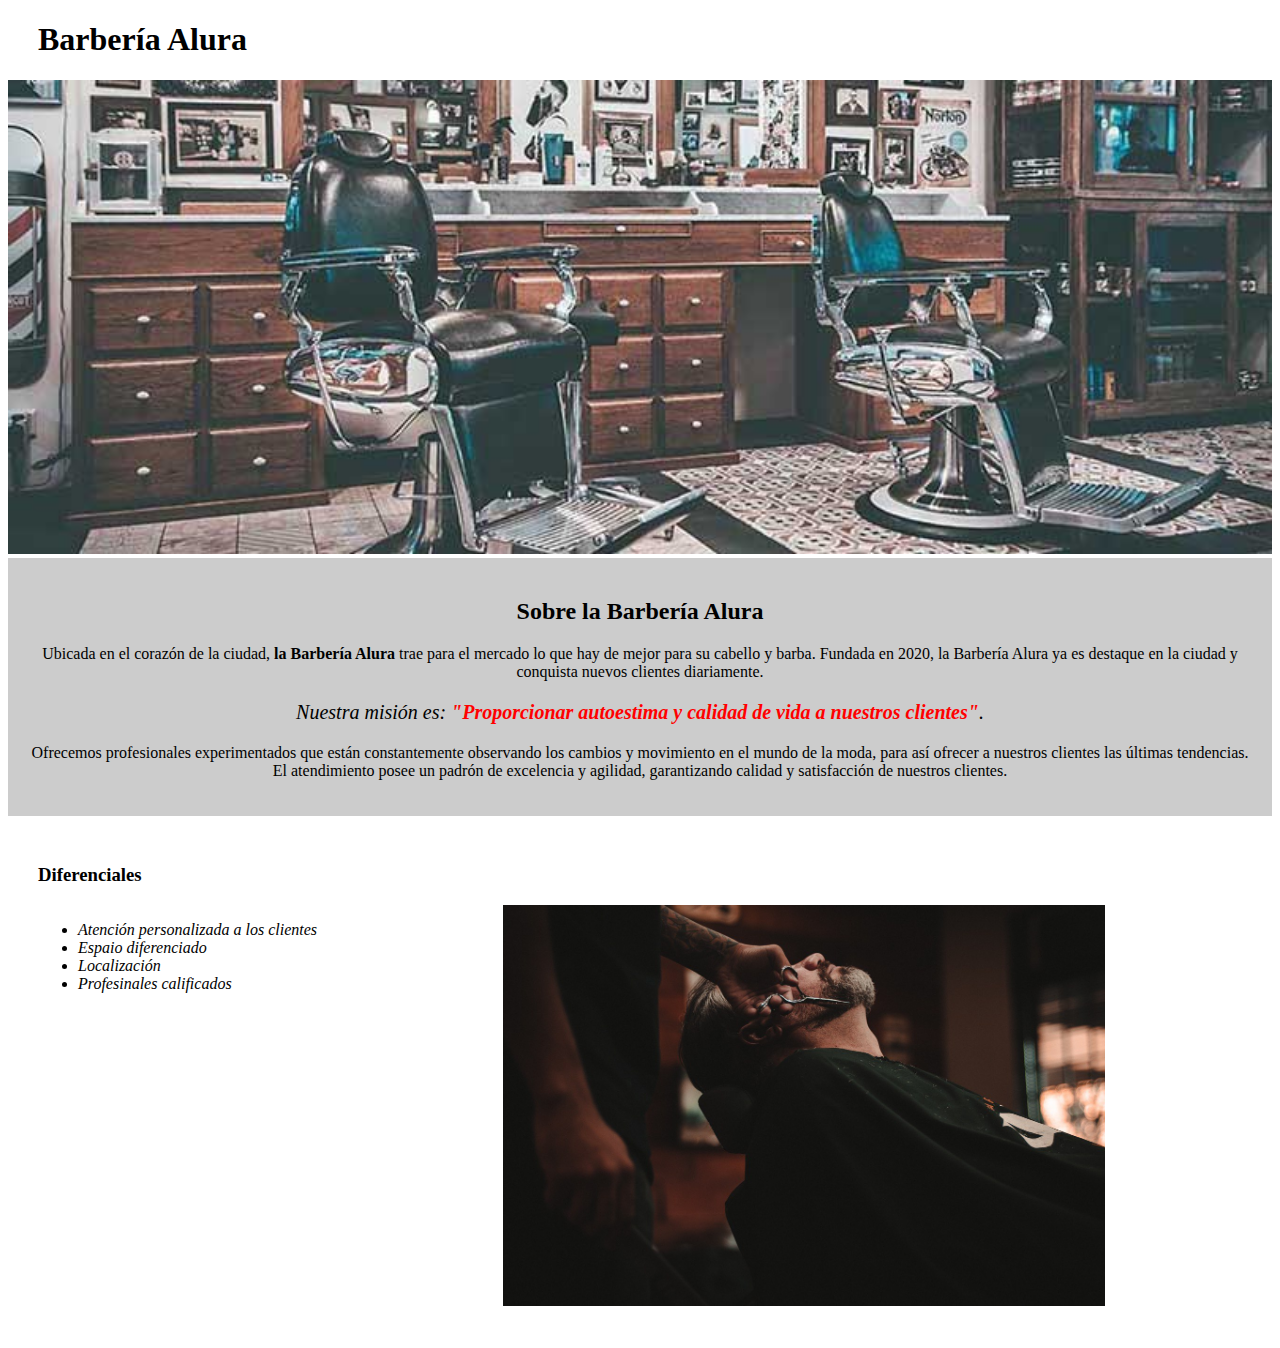
==== index.html @ cd2a9bad "Initial commit" ====
<!DOCTYPE html>

<html lang="es">

    <head>

        <meta charset="UTF-8">
        <title>Barbería Alura</title>
        <link rel="stylesheet" href="style-home.css">

    </head>

    <body>

        <header>
            <h1 class="titulo-principal">Barbería Alura</h1>
        <header>

        <img id="banner" src="banner/banner.jpg">

        <div class="principal">

            <h2 class="titulo-centralizado">Sobre la Barbería Alura</h2>

            <p>Ubicada en el corazón de la ciudad, <strong>la Barbería Alura</strong> trae para el mercado lo que hay de mejor para su cabello y barba. Fundada en 2020, la Barbería Alura ya es destaque en la ciudad y conquista nuevos clientes diariamente.</p>

            <p id="mision"><em>Nuestra misión es: <strong>"Proporcionar autoestima y calidad de vida a nuestros clientes"</strong>.</em></p>

            <p>Ofrecemos profesionales experimentados que están constantemente observando los cambios y movimiento en el mundo de la moda, para así ofrecer a nuestros clientes las últimas tendencias. El atendimiento posee un padrón de excelencia y agilidad, garantizando calidad y satisfacción de nuestros clientes.</p>

        </div>

        <div class="diferenciales">

            <h3>Diferenciales</h3>
            
            <ul> 
                <li class="items">Atención personalizada a los clientes</li>
                <li class="items">Espaio diferenciado</li>
                <li class="items">Localización</li>
                <li class="items">Profesinales calificados</li>
            </ul>


            <img src="diferenciales/diferenciales.jpg" class="imagenDiferenciales">

        </div>

    </body>
</html>
---- style-home.css ----
body{

}

.titulo-principal{
    padding-left: 30px;
}

#banner {
    width: 100%;
}

.principal{
    background: #cccccc;
    padding: 20px;
}

.titulo-centralizado{
    text-align: center;
}

p{
    text-align: center;
}

/*Selector de Etiqueta*/
em strong{
    color: red;
}

/* Selector de Identificadores */
#mision{
    font-size: 20px;
}

/* Selector de Clases */

.diferenciales{
    background: #FFFFFF;
    padding: 30px;
}

/* Lista en HTML Ordenada en una class que perimte reutilizar el estilo */
.items{
    font-style: italic;
}

ul{
    display: inline-block;
    vertical-align: top;
    width: 20%;
    margin-right: 15%;

}

.imagenDiferenciales{
   width: 50%; 
}
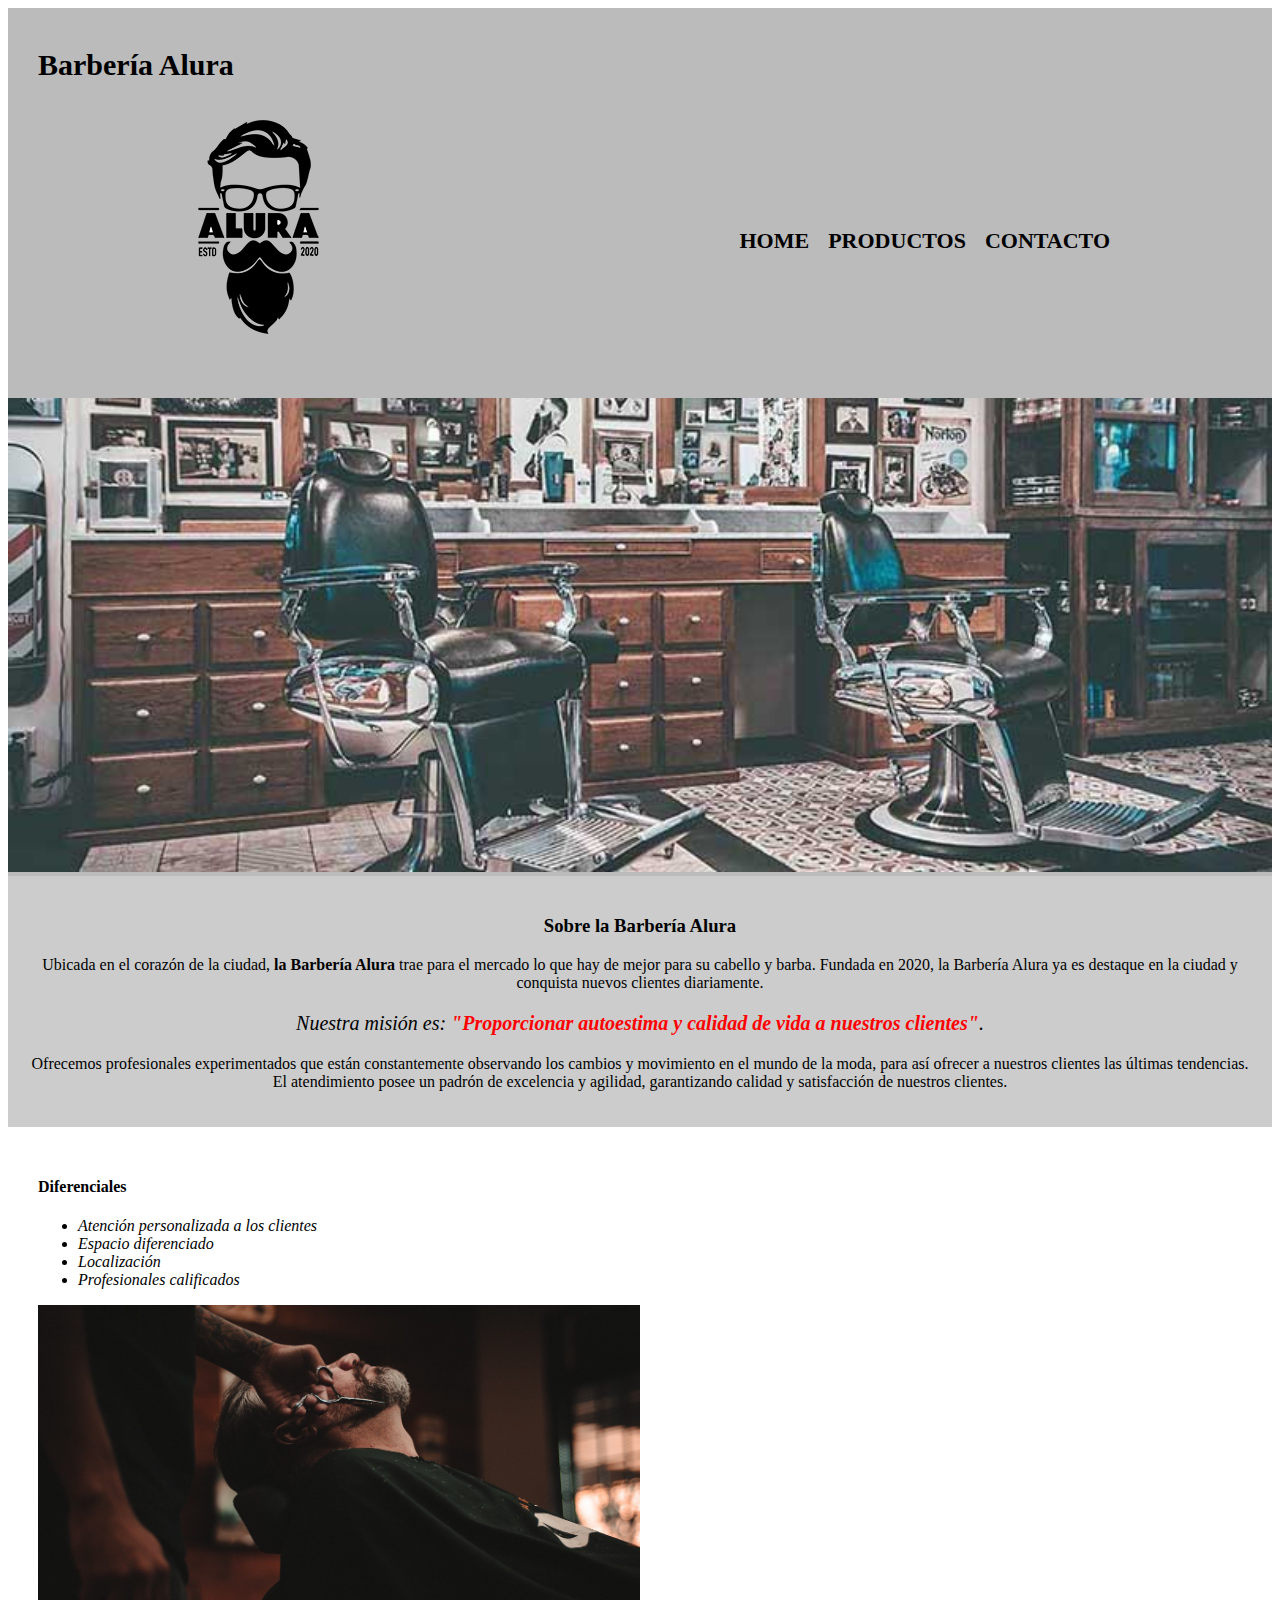
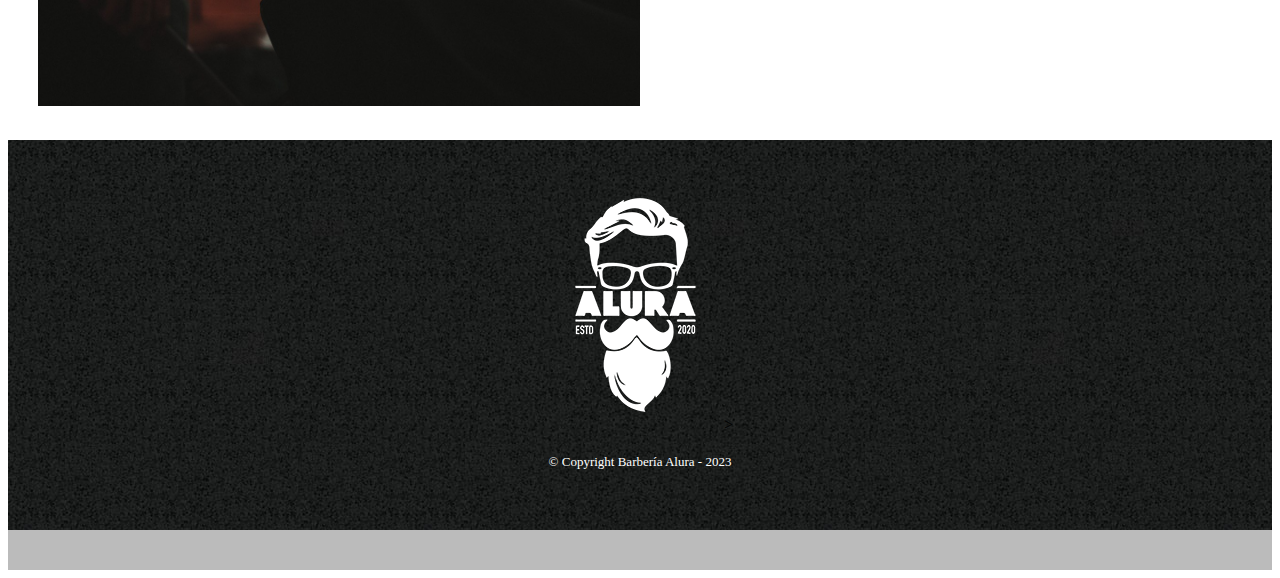
==== commit def657be: "Enlaces a paginas" ====
--- a/index.html
+++ b/index.html
@@ -3,24 +3,31 @@
 <html lang="es">
 
     <head>
-
         <meta charset="UTF-8">
-        <title>Barbería Alura</title>
+        <title>Home - Barbería Alura</title>
         <link rel="stylesheet" href="style-home.css">
-
     </head>
 
     <body>
-
         <header>
             <h1 class="titulo-principal">Barbería Alura</h1>
+            <div class="caja">
+                <h2><img src="./imagenes/logo.png" alt="Logo de Barbería Alura"></h2>
+                <nav>
+                    <ul>
+                        <li><a href="index.html">Home</a></li>
+                        <li><a href="productos.html">Productos</a></li>
+                        <li><a href="contacto.html">Contacto</a></li>
+                    </ul>
+                </nav>
+            </div>
         <header>
 
-        <img id="banner" src="banner/banner.jpg">
+        <img id="banner" src="./banner/banner.jpg">
 
         <div class="principal">
 
-            <h2 class="titulo-centralizado">Sobre la Barbería Alura</h2>
+            <h3 class="titulo-centralizado">Sobre la Barbería Alura</h3>
 
             <p>Ubicada en el corazón de la ciudad, <strong>la Barbería Alura</strong> trae para el mercado lo que hay de mejor para su cabello y barba. Fundada en 2020, la Barbería Alura ya es destaque en la ciudad y conquista nuevos clientes diariamente.</p>
 
@@ -32,19 +39,23 @@
 
         <div class="diferenciales">
 
-            <h3>Diferenciales</h3>
+            <h4>Diferenciales</h4>
             
             <ul> 
                 <li class="items">Atención personalizada a los clientes</li>
-                <li class="items">Espaio diferenciado</li>
+                <li class="items">Espacio diferenciado</li>
                 <li class="items">Localización</li>
-                <li class="items">Profesinales calificados</li>
+                <li class="items">Profesionales calificados</li>
             </ul>
 
-
-            <img src="diferenciales/diferenciales.jpg" class="imagenDiferenciales">
+            <img src="./diferenciales/diferenciales.jpg" class="imagenDiferenciales">
 
         </div>
 
+        <footer>
+            <img src="./imagenes/logo-blanco.png" alt="Logo de Barbería Alura">>
+            <p class="copyright">&copy Copyright Barbería Alura - 2023</p>
+        </footer>
+
     </body>
 </html>
--- a/style-home.css
+++ b/style-home.css
@@ -1,9 +1,47 @@
-body{
+header {
+    background-color: #BBBBBB;
+    padding: 20px 0;
 
+}
+
+.caja {
+    width: 940px;
+    position: relative;
+    margin: 0 auto;
+
+}
+
+nav {
+    position: absolute;
+    top: 110px;
+    right: 0;
+
+}
+
+nav li {
+    display: inline;
+    margin: 0 0 0 15px;
+
+}
+
+nav a {
+    text-transform: uppercase;
+    color: #000000;
+    font-weight: bold;
+    font-size: 22px;
+    text-decoration: none;
+
+}
+
+nav a:hover {
+    color: #c78c19;
+    text-decoration: underline;
 }
 
 .titulo-principal{
     padding-left: 30px;
+    font-weight: bold;
+    font-size: 30px;
 }
 
 #banner {
@@ -43,9 +81,10 @@
 /* Lista en HTML Ordenada en una class que perimte reutilizar el estilo */
 .items{
     font-style: italic;
+    
 }
 
-ul{
+h4 ul{
     display: inline-block;
     vertical-align: top;
     width: 20%;
@@ -57,3 +96,17 @@
    width: 50%; 
 }
 
+footer {
+    text-align: center;
+    background: url(./imagenes/bg.jpg);
+    padding: 40px;
+
+}
+
+.copyright {
+    color: #FFFFFF;
+    font-size: 13px;
+    margin: 20px;
+
+}
+
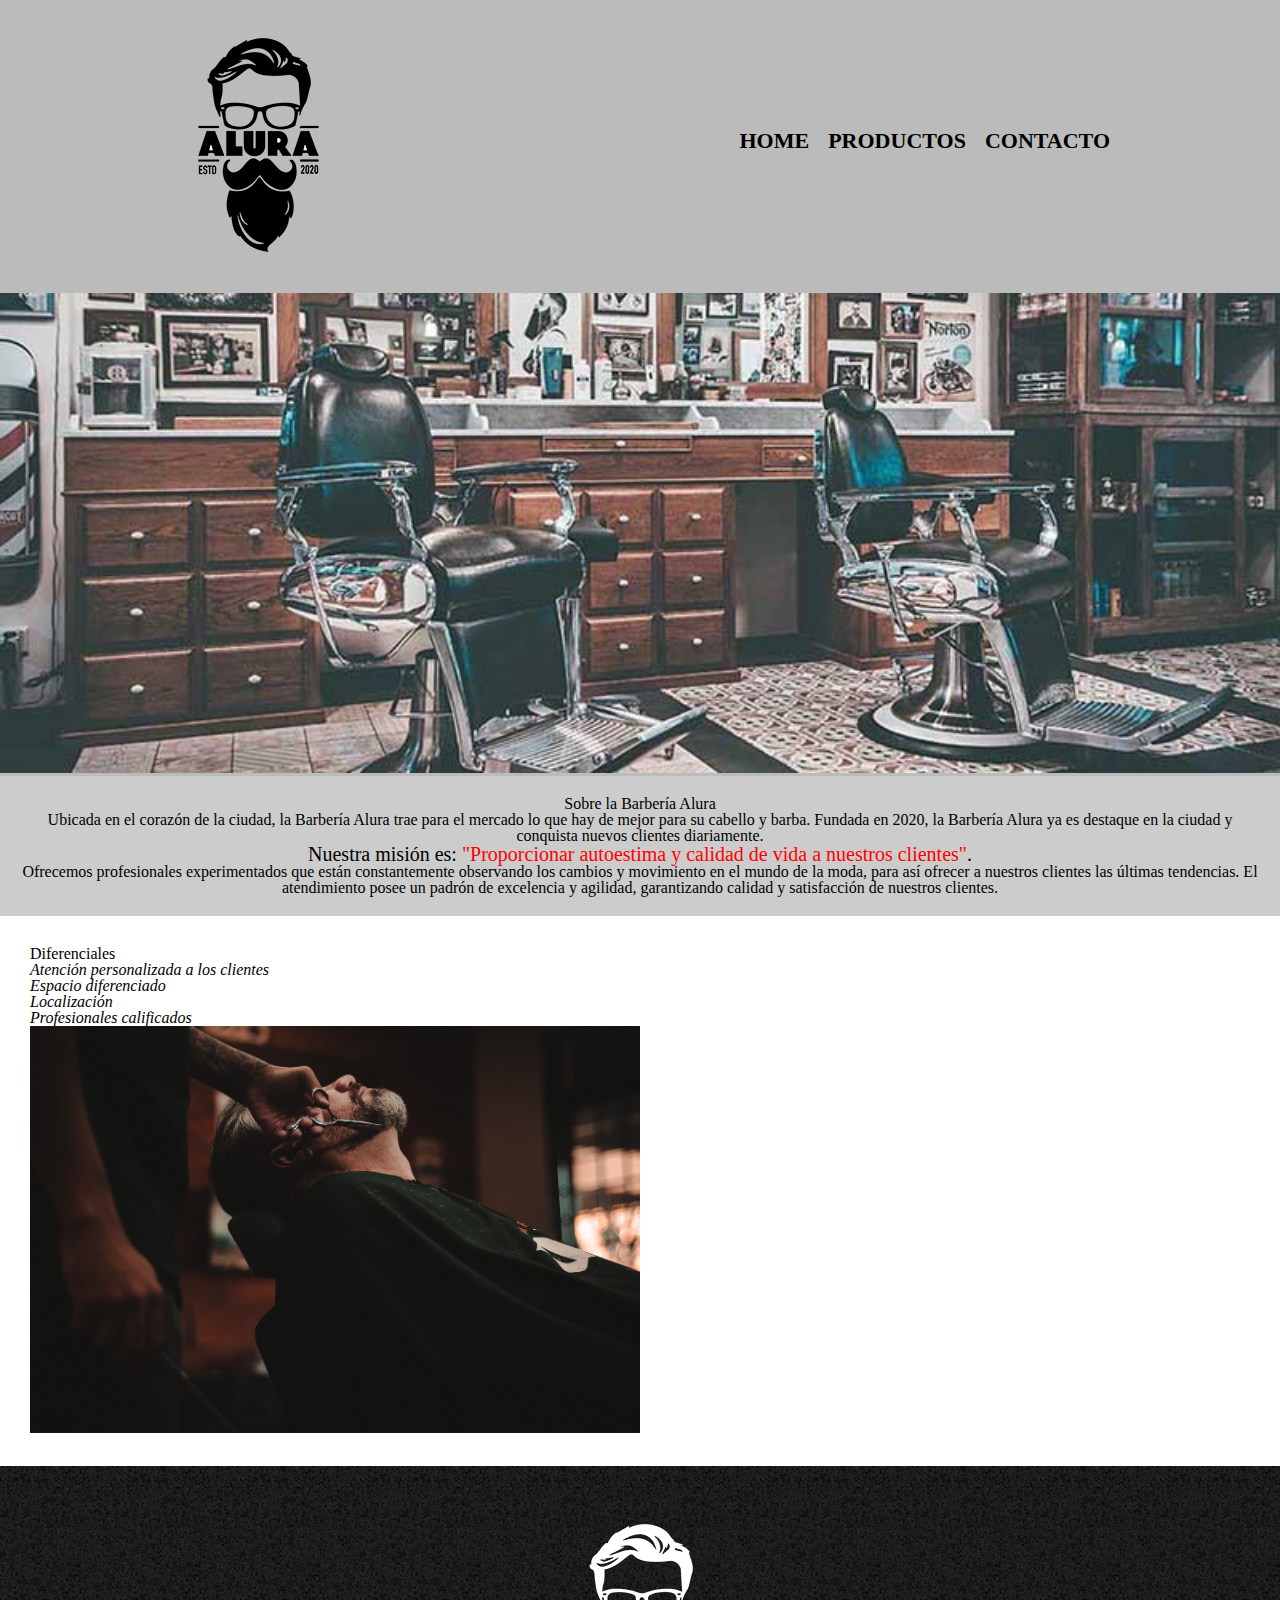
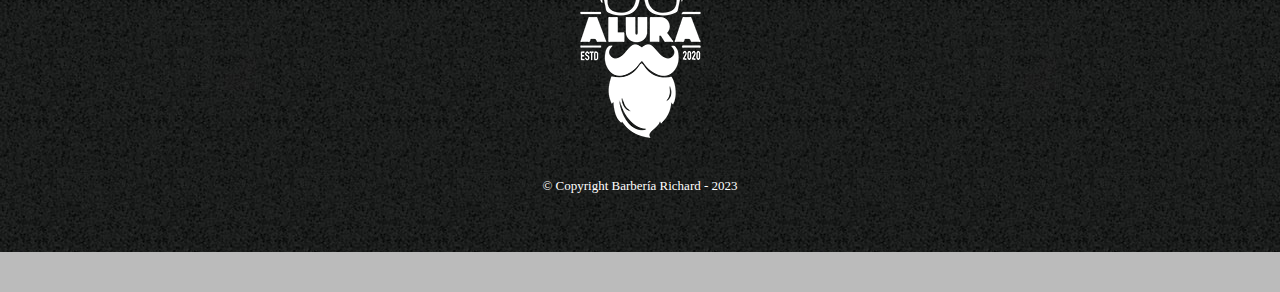
==== commit d9098f37: "Ajustes a todo el proyecto" ====
--- a/index.html
+++ b/index.html
@@ -4,13 +4,14 @@
 
     <head>
         <meta charset="UTF-8">
-        <title>Home - Barbería Alura</title>
+        <title>Home - Barbería Richard</title> 
+        <link rel="stylesheet" href="reset.css">
         <link rel="stylesheet" href="style-home.css">
     </head>
 
     <body>
         <header>
-            <h1 class="titulo-principal">Barbería Alura</h1>
+            <!-- <h1 class="titulo-principal">Barbería Richard</h1> -->
             <div class="caja">
                 <h2><img src="./imagenes/logo.png" alt="Logo de Barbería Alura"></h2>
                 <nav>
@@ -23,39 +24,40 @@
             </div>
         <header>
 
-        <img id="banner" src="./banner/banner.jpg">
+        <main>
+        <img id="banner" src="./banner/banner.jpg" alt="Banner">
 
-        <div class="principal">
+            <div class="principal">
 
-            <h3 class="titulo-centralizado">Sobre la Barbería Alura</h3>
+                <h3 class="titulo-centralizado">Sobre la Barbería Alura</h3>
 
-            <p>Ubicada en el corazón de la ciudad, <strong>la Barbería Alura</strong> trae para el mercado lo que hay de mejor para su cabello y barba. Fundada en 2020, la Barbería Alura ya es destaque en la ciudad y conquista nuevos clientes diariamente.</p>
+                <p>Ubicada en el corazón de la ciudad, <strong>la Barbería Alura</strong> trae para el mercado lo que hay de mejor para su cabello y barba. Fundada en 2020, la Barbería Alura ya es destaque en la ciudad y conquista nuevos clientes diariamente.</p>
 
-            <p id="mision"><em>Nuestra misión es: <strong>"Proporcionar autoestima y calidad de vida a nuestros clientes"</strong>.</em></p>
+                <p id="mision"><em>Nuestra misión es: <strong>"Proporcionar autoestima y calidad de vida a nuestros clientes"</strong>.</em></p>
 
-            <p>Ofrecemos profesionales experimentados que están constantemente observando los cambios y movimiento en el mundo de la moda, para así ofrecer a nuestros clientes las últimas tendencias. El atendimiento posee un padrón de excelencia y agilidad, garantizando calidad y satisfacción de nuestros clientes.</p>
+                <p>Ofrecemos profesionales experimentados que están constantemente observando los cambios y movimiento en el mundo de la moda, para así ofrecer a nuestros clientes las últimas tendencias. El atendimiento posee un padrón de excelencia y agilidad, garantizando calidad y satisfacción de nuestros clientes.</p>
 
-        </div>
+            </div>
 
-        <div class="diferenciales">
+            <div class="diferenciales">
 
-            <h4>Diferenciales</h4>
-            
-            <ul> 
-                <li class="items">Atención personalizada a los clientes</li>
-                <li class="items">Espacio diferenciado</li>
-                <li class="items">Localización</li>
-                <li class="items">Profesionales calificados</li>
-            </ul>
+                <h4>Diferenciales</h4>
+                
+                <ul> 
+                    <li class="items">Atención personalizada a los clientes</li>
+                    <li class="items">Espacio diferenciado</li>
+                    <li class="items">Localización</li>
+                    <li class="items">Profesionales calificados</li>
+                </ul>
 
-            <img src="./diferenciales/diferenciales.jpg" class="imagenDiferenciales">
+                <img src="./diferenciales/diferenciales.jpg" alt="diferenciales" class="imagenDiferenciales">
 
-        </div>
+            </div>
+        </main>
 
         <footer>
-            <img src="./imagenes/logo-blanco.png" alt="Logo de Barbería Alura">>
-            <p class="copyright">&copy Copyright Barbería Alura - 2023</p>
+            <img src="./imagenes/logo-blanco.png" alt="Logo de Barbería Alura">
+            <p class="copyright">&copy Copyright Barbería Richard - 2023</p>
         </footer>
-
     </body>
 </html>
--- a/style-home.css
+++ b/style-home.css
@@ -38,7 +38,7 @@
     text-decoration: underline;
 }
 
-.titulo-principal{
+.titulo-principal {
     padding-left: 30px;
     font-weight: bold;
     font-size: 30px;
@@ -48,12 +48,12 @@
     width: 100%;
 }
 
-.principal{
+.principal {
     background: #cccccc;
     padding: 20px;
 }
 
-.titulo-centralizado{
+.titulo-centralizado {
     text-align: center;
 }
 
@@ -62,29 +62,30 @@
 }
 
 /*Selector de Etiqueta*/
-em strong{
+em strong {
     color: red;
 }
 
 /* Selector de Identificadores */
-#mision{
+
+#mision {
     font-size: 20px;
 }
 
 /* Selector de Clases */
 
-.diferenciales{
+.diferenciales {
     background: #FFFFFF;
     padding: 30px;
 }
 
-/* Lista en HTML Ordenada en una class que perimte reutilizar el estilo */
-.items{
+/* Lista en HTML Ordenada en una class que permite reutilizar el estilo */
+.items {
     font-style: italic;
     
 }
 
-h4 ul{
+h4 ul {
     display: inline-block;
     vertical-align: top;
     width: 20%;
@@ -92,7 +93,7 @@
 
 }
 
-.imagenDiferenciales{
+.imagenDiferenciales {
    width: 50%; 
 }
 
@@ -109,4 +110,3 @@
     margin: 20px;
 
 }
-
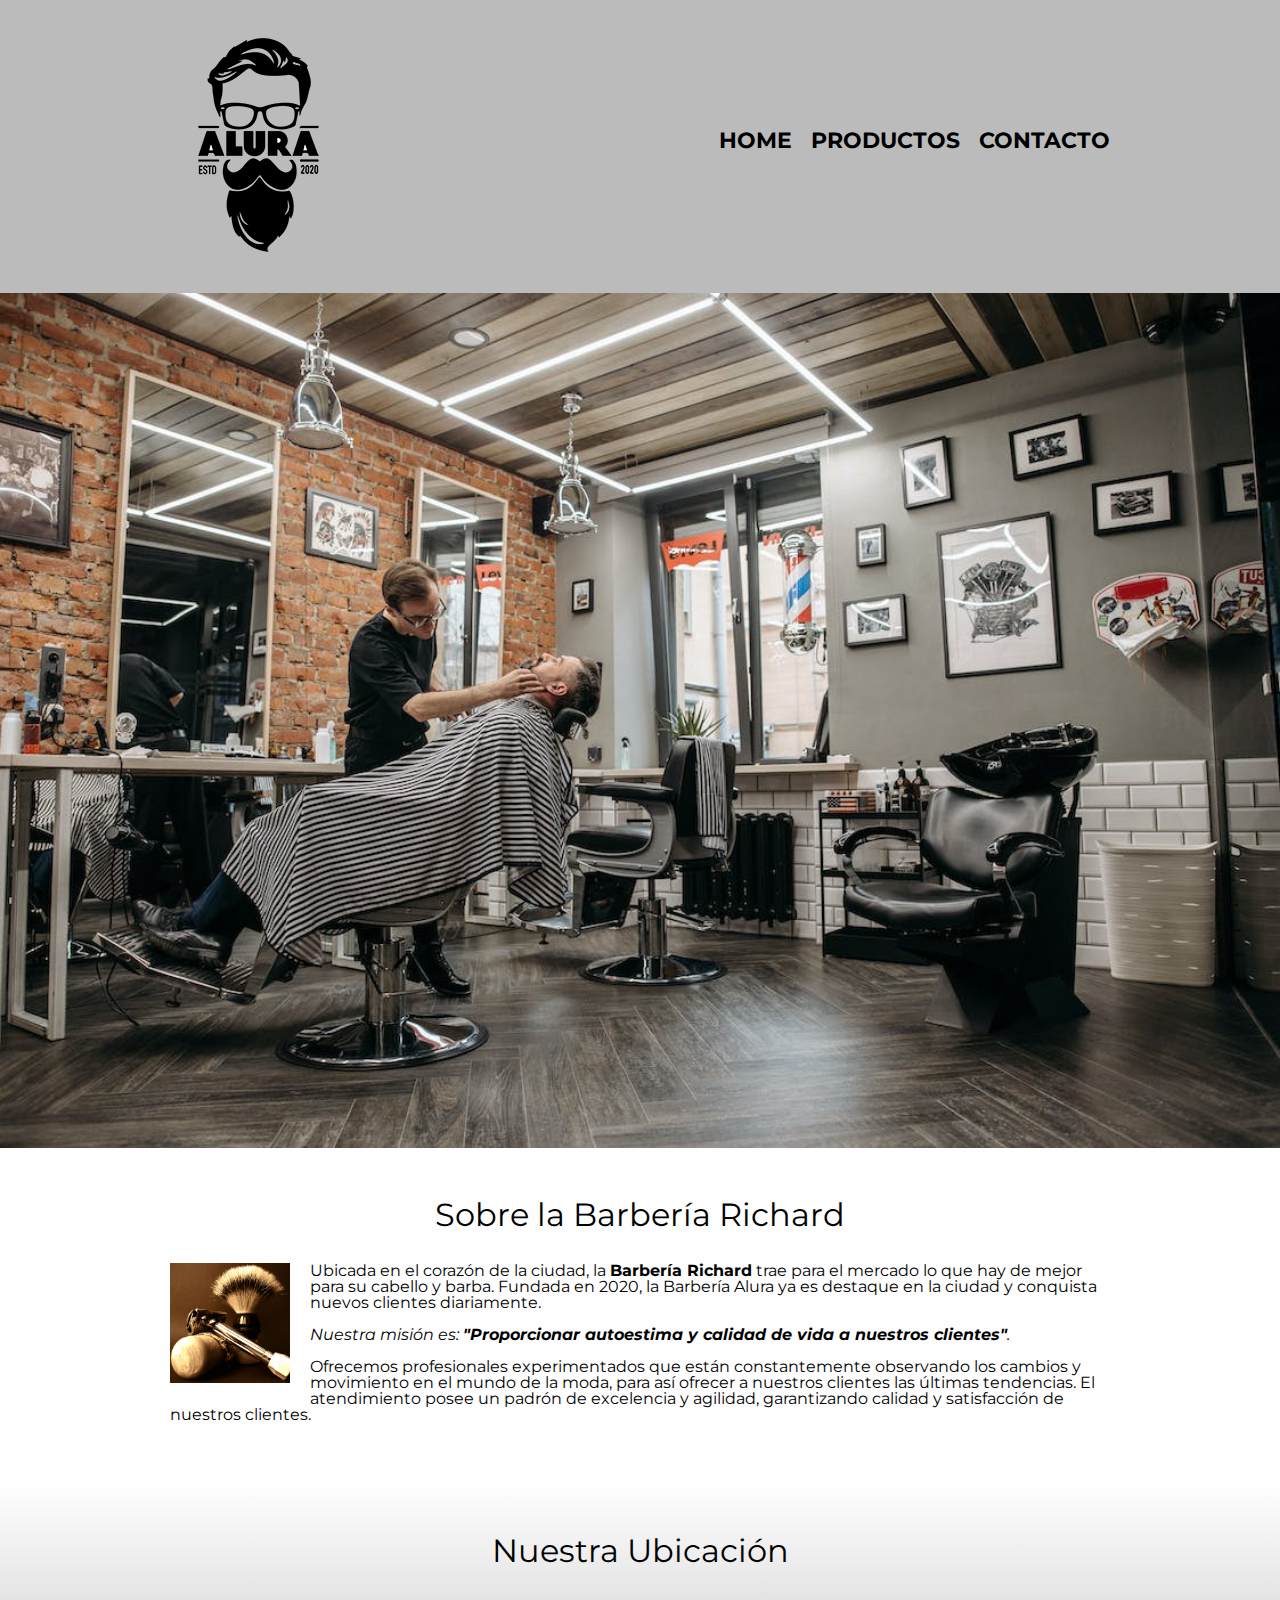
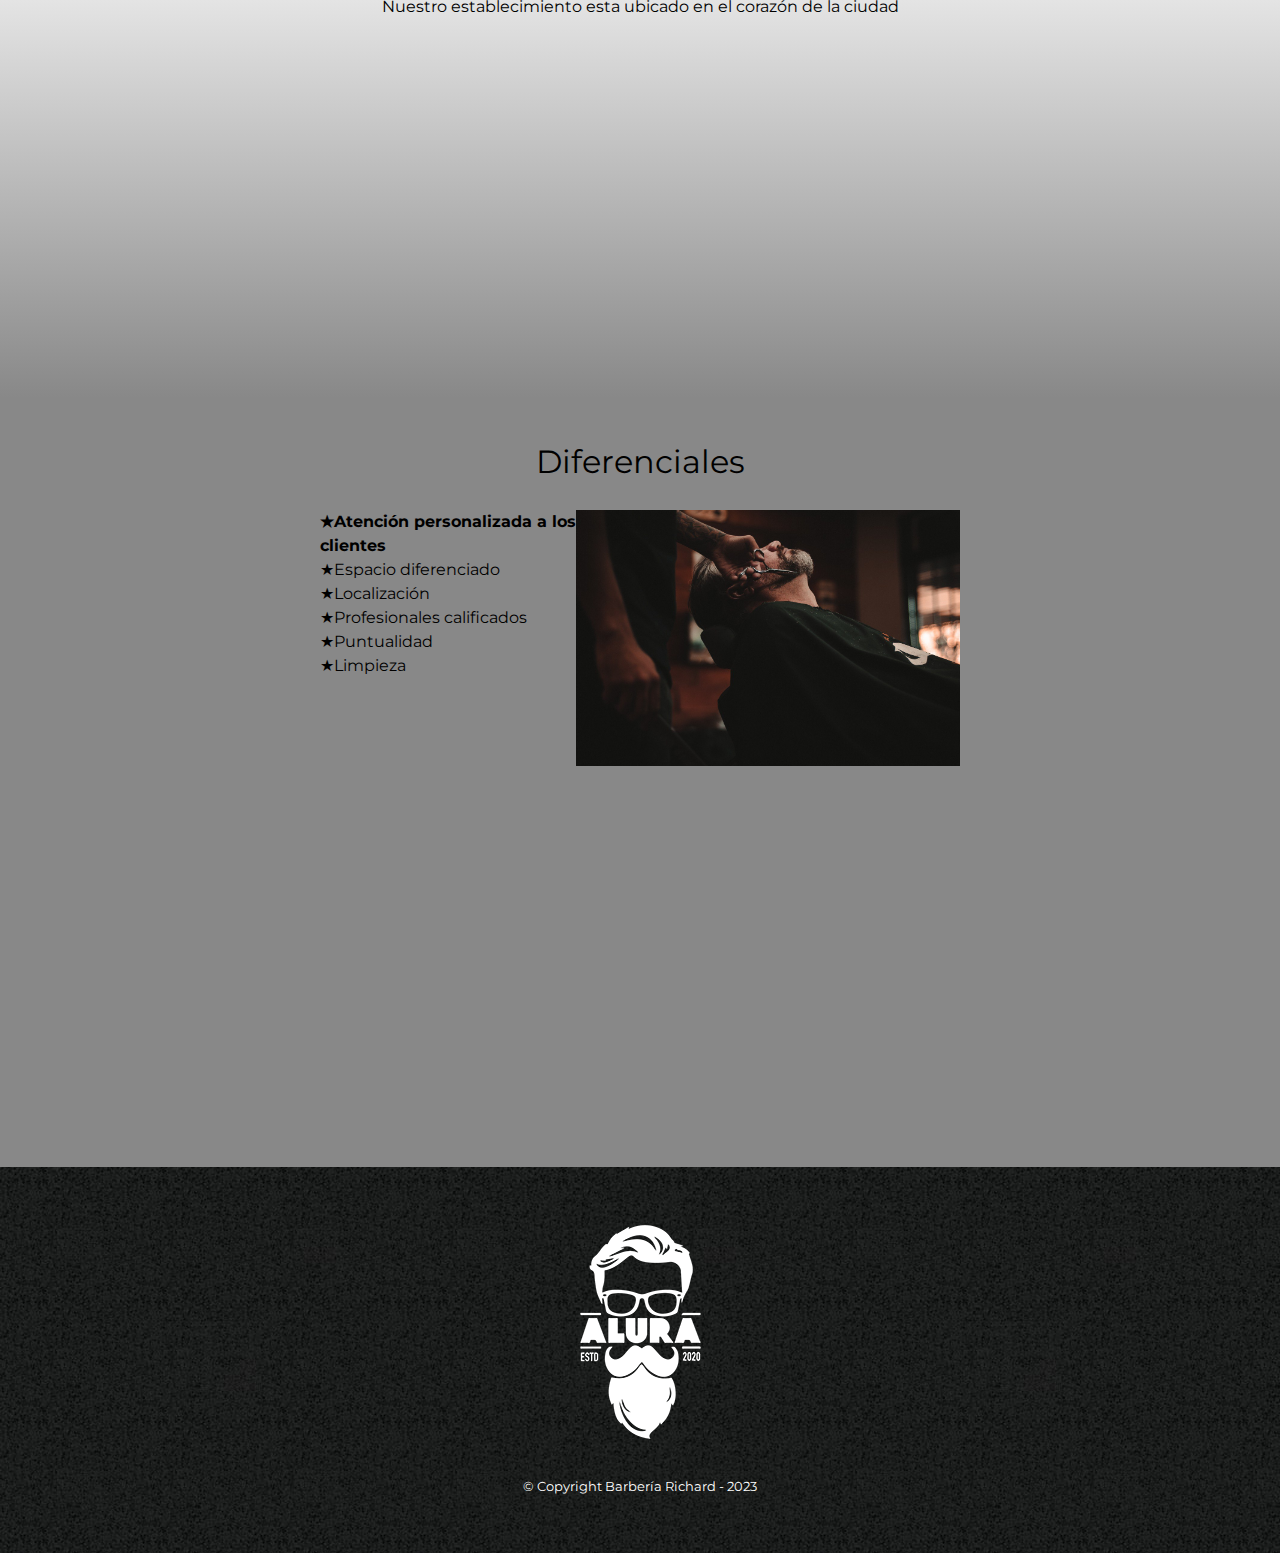
==== commit 1e6d2c54: "se agrego imagen, degradado, video, mapa" ====
--- a/index.html
+++ b/index.html
@@ -1,19 +1,23 @@
 <!DOCTYPE html>
 
 <html lang="es">
+    
+    <head>
 
-    <head>
-        <meta charset="UTF-8">
-        <title>Home - Barbería Richard</title> 
+        <meta charset="UTF-8"> 
+        <title>Home - Barbería Richard</title>
         <link rel="stylesheet" href="reset.css">
-        <link rel="stylesheet" href="style-home.css">
+        <link rel="stylesheet" href="style.css">
+        <link rel="preconnect" href="https://fonts.googleapis.com">
+        <link rel="preconnect" href="https://fonts.gstatic.com" crossorigin>
+        <link href="https://fonts.googleapis.com/css2?family=Montserrat:wght@300&display=swap" rel="stylesheet">
+    
     </head>
 
     <body>
         <header>
-            <!-- <h1 class="titulo-principal">Barbería Richard</h1> -->
             <div class="caja">
-                <h2><img src="./imagenes/logo.png" alt="Logo de Barbería Alura"></h2>
+                <h1><img src="./imagenes/logo.png" alt="Logo de Barbería Alura"></h1>
                 <nav>
                     <ul>
                         <li><a href="index.html">Home</a></li>
@@ -22,42 +26,61 @@
                     </ul>
                 </nav>
             </div>
-        <header>
+        </header>
 
+        <img class="banner" src="./banner/banner.jpg" alt="Logo de Barbería Alura">
+        
         <main>
-        <img id="banner" src="./banner/banner.jpg" alt="Banner">
+            <section class="principal">
 
-            <div class="principal">
+                <h2 class="titulo-principal">Sobre la Barbería Richard</h2>
 
-                <h3 class="titulo-centralizado">Sobre la Barbería Alura</h3>
+                <img  class="utensilios" src="./imagenes/utensilios.jpg" alt="utensilios de un barbero">
 
-                <p>Ubicada en el corazón de la ciudad, <strong>la Barbería Alura</strong> trae para el mercado lo que hay de mejor para su cabello y barba. Fundada en 2020, la Barbería Alura ya es destaque en la ciudad y conquista nuevos clientes diariamente.</p>
+                <p>Ubicada en el corazón de la ciudad, la <strong>Barbería Richard</strong> trae para el mercado lo que hay de mejor para su cabello y barba. Fundada en 2020, la Barbería Alura ya es destaque en la ciudad y conquista nuevos clientes diariamente.</p>
 
                 <p id="mision"><em>Nuestra misión es: <strong>"Proporcionar autoestima y calidad de vida a nuestros clientes"</strong>.</em></p>
 
-                <p>Ofrecemos profesionales experimentados que están constantemente observando los cambios y movimiento en el mundo de la moda, para así ofrecer a nuestros clientes las últimas tendencias. El atendimiento posee un padrón de excelencia y agilidad, garantizando calidad y satisfacción de nuestros clientes.</p>
+                <p>Ofrecemos profesionales experimentados que están constantemente observando los cambios y movimiento en el mundo de la moda, para así ofrecer a nuestros clientes las últimas tendencias. El atendimiento posee un padrón de excelencia y agilidad, garantizando calidad y satisfacción de nuestros clientes.</p> 
 
-            </div>
+            </section>
 
-            <div class="diferenciales">
+            <section class="mapa">
+                <h3 class="titulo-principal">Nuestra Ubicación</h3>
+                <p>Nuestro establecimiento esta ubicado en el corazón de la ciudad</p>
 
-                <h4>Diferenciales</h4>
+                <div class="mapa-contenido">
+                    <iframe src="https://www.google.com/maps/embed?pb=!1m18!1m12!1m3!1d14625.80158990772!2d-46.64263164270871!3d-23.588174795601166!2m3!1f0!2f0!3f0!3m2!1i1024!2i768!4f13.1!3m3!1m2!1s0x94ce5a2b2ed7f3a1%3A0xab35da2f5ca62674!2sCaelum%20-%20Education%20and%20Innovation!5e0!3m2!1ses-419!2sus!4v1684124342280!5m2!1ses-419!2sus" width="100%" height="300" style="border:0;" allowfullscreen="" loading="lazy" referrerpolicy="no-referrer-when-downgrade"></iframe>
+                </div>
+            </section>
+
+            <section class="diferenciales">
+
+                <h3 class="titulo-principal">Diferenciales</h3>
                 
-                <ul> 
-                    <li class="items">Atención personalizada a los clientes</li>
-                    <li class="items">Espacio diferenciado</li>
-                    <li class="items">Localización</li>
-                    <li class="items">Profesionales calificados</li>
-                </ul>
+                <div class="contenido-diferenciales">
+                    <ul class="lista-diferenciales">
+                        <li class="items">Atención personalizada a los clientes</li>
+                        <li class="items">Espacio diferenciado</li>
+                        <li class="items">Localización</li>
+                        <li class="items">Profesionales calificados</li>
+                        <li class="items">Puntualidad</li>
+                        <li class="items">Limpieza</li>
+                    </ul><img src="./diferenciales/diferenciales.jpg" alt="diferenciales" class="imagen-diferenciales">
+                </div>
 
-                <img src="./diferenciales/diferenciales.jpg" alt="diferenciales" class="imagenDiferenciales">
+                <div class="video">
+                    <iframe width="560" height="315" src="https://www.youtube.com/embed/wcVVXUV0YUY" title="YouTube video player" frameborder="0" allow="accelerometer; autoplay; clipboard-write; encrypted-media; gyroscope; picture-in-picture; web-share" allowfullscreen></iframe>
+                </div>
 
-            </div>
+            </section>
+
         </main>
 
         <footer>
             <img src="./imagenes/logo-blanco.png" alt="Logo de Barbería Alura">
             <p class="copyright">&copy Copyright Barbería Richard - 2023</p>
         </footer>
+   
     </body>
-</html>
+</html>--- a/style.css
+++ b/style.css
@@ -0,0 +1,261 @@
+body{
+    font-family: 'Montserrat', sans-serif;
+}
+
+header {
+    background-color: #BBBBBB;
+    padding: 20px 0;
+}
+
+.caja{
+    width: 940px;
+    position: relative;
+    margin: 0 auto;
+}
+
+nav{
+    position: absolute;
+    top:110px;
+    right: 0;
+}
+
+nav li{
+    display: inline;
+    margin: 0 0 0 15px;
+}
+
+nav a{
+    text-transform: uppercase;
+    color: #000000;
+    font-weight: bold;
+    font-size: 22px;
+    text-decoration: none;
+}
+
+nav a:hover{
+    color: #c78c19;
+    text-decoration: underline;
+}
+
+.productos{
+    width: 940px;
+    margin: 0 auto;
+    padding: 50px;
+}
+
+
+.productos li{
+    display: inline-block;
+    text-align: center;
+    width: 30%;
+    vertical-align: top;
+    margin: 0 1.5%;
+    padding: 30px 20px;
+    box-sizing: border-box;
+    border: 2px solid #000000;
+    border-radius: 10px;
+}
+
+.productos li:hover{
+    border-color:#c78c19;
+}
+
+.productos li:active{
+    border-color:#088c19;
+}
+
+.productos h2{
+    font-size: 30px;
+    font-weight: bold;
+}
+
+.productos li:hover h2{
+    font-size: 33px;
+}
+
+.producto-descripcion{
+    font-size: 18px;
+}
+
+.producto-precio{
+    font-size: 20px;
+    font-weight: bold;
+    margin-top:10px;
+}
+
+footer{
+    text-align: center;
+    background: url(./imagenes/bg.jpg);
+    padding:40px;
+}
+
+.copyright{
+    color:#FFFFFF;
+    font-size: 13px;
+    margin:20px;
+}
+
+
+form{
+    margin: 40px 0;
+}
+
+form label, form legend{
+    display: block;
+    font-size: 20px;
+    margin: 0 0 10px;
+}
+
+.input-padron{
+    display: block;
+    margin: 0 0 20px;
+    padding: 10px 25px;
+    width: 50%;
+}
+
+.checkbox{
+    margin:20px 0;
+}
+
+.enviar{
+    width: 40%;
+    padding: 15px 0;
+    font-size: 18px;
+    font-weight: bold;
+    color:white;
+    background: orange;
+    border:none;
+    border-radius: 5px;
+    transition: 1s all;
+    cursor:pointer;
+}
+
+.enviar:hover{
+    background: darkorange;
+    transform: scale(1.2);
+}
+
+table{
+    margin: 40px 40px;
+}
+
+thead{
+    background: #555555;
+    color:white;
+    font-weight: bold;
+}
+
+td,th{
+    border: 1px solid #000000;
+    padding: 8px 15px;
+}
+
+/*Aquí inicia el CSS para nuestra página home*/
+.banner {
+    width: 100%;
+}
+
+.principal {
+    padding: 3em 0;
+    background: #FEFEFE;
+    width: 940px;
+    margin: 0 auto;    
+}
+
+.titulo-principal {
+    text-align: center;
+    font-size: 2em;
+    margin: 0 0 1em;
+    clear: left;
+}
+
+/*Pseudo-elementos
+.titulo-principal:first-letter {
+    font-weight: bold;
+}
+
+.titulo-principal:before {
+    content: "[";
+}
+
+.titulo-principal:after {
+    content: "]";
+}
+
+p::first-line {
+    font-style: italic;
+}
+*/
+
+
+.principal p {
+    margin: 0 0 1em;
+}
+
+.mapa-contenido{
+    width: 940px;
+    margin: 0 auto;
+}
+
+.principal strong {
+    font-weight: bold;
+}
+
+.principal em {
+    font-style: italic;
+}
+
+.utensilios {
+    width: 120px;
+    float: left;
+    margin:0 20px 20px 0;
+}
+
+.mapa {
+    padding: 3em 0;
+    background: linear-gradient(#FEFEFE, #888888);
+}
+
+.mapa p {
+    margin: 0 0 2em;
+    text-align: center;
+}
+
+.diferenciales {
+    padding: 3em 0;
+    background: #888888;
+}
+
+.contenido-diferenciales {
+    width: 640px;
+    margin: 0 auto;
+}
+
+.lista-diferenciales {
+    width: 40%;
+    display: inline-block;
+    vertical-align: top;
+}
+
+.items {
+    line-height: 1.5;
+}
+
+.items:before {
+   content: "★"; 
+}
+.items:first-child {
+    font-weight: bold;
+}
+
+
+.imagen-diferenciales {
+    width: 60%;
+}
+
+.video {
+    width: 560px;
+    margin: 1em auto;
+}
+
+
